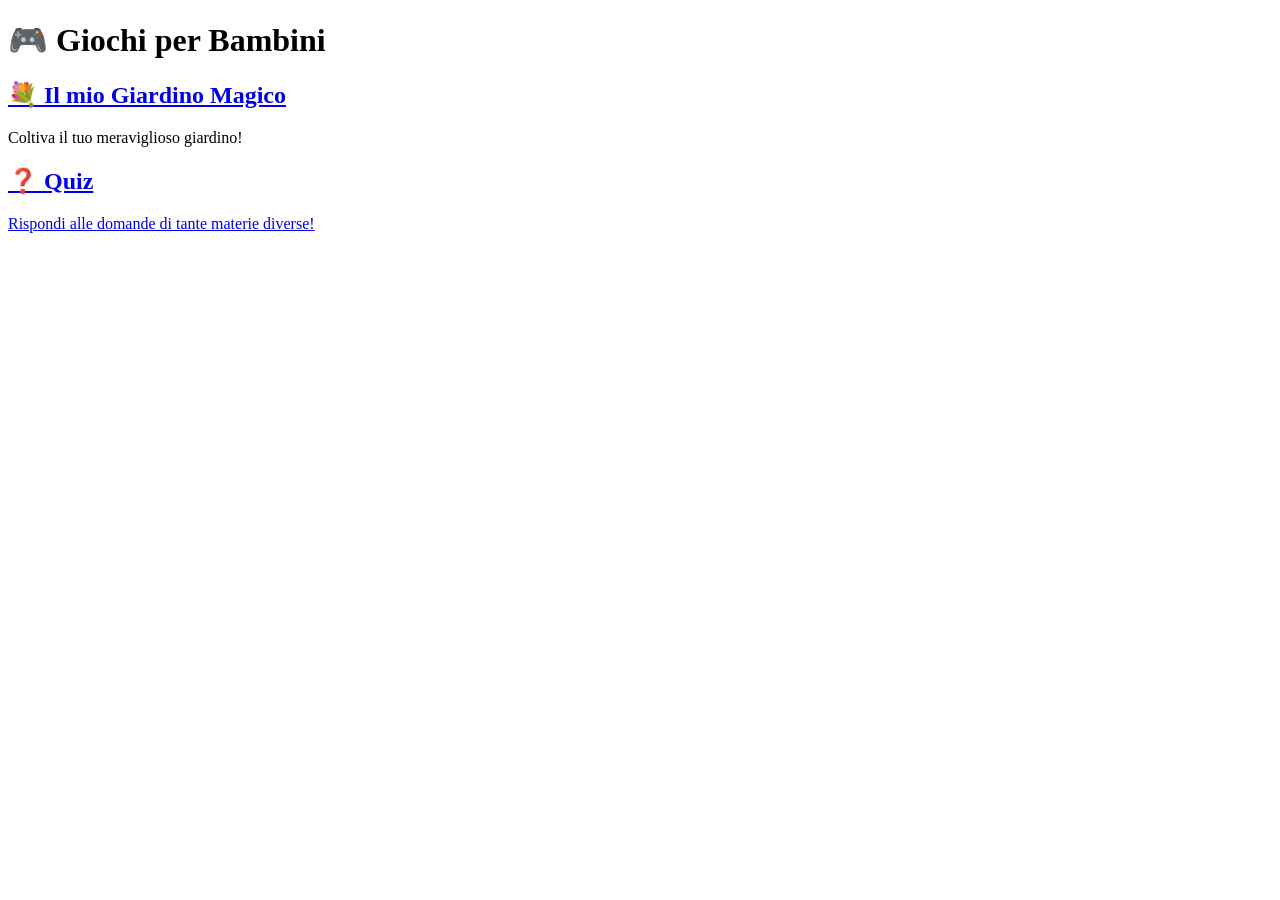
==== index.html @ 4e6adc93 "Update index.html" ====
<!DOCTYPE html>
<html lang="it">
<head>
    <meta charset="UTF-8">
    <title>Giochi per Bambini</title>
    <link rel="stylesheet" href="style.css">
</head>
<body>

<h1>🎮 Giochi per Bambini</h1>

<div class="giochi">

    <a class="card" href="giochi/memory/">
        <h2><a href="il_mio_giardino_magico.html">💐 Il mio Giardino Magico</a></h2>
        <p>Coltiva il tuo meraviglioso giardino!</p>
    </a>

    <a class="card" href="giochi/puzzle/">
        <h2>❓ Quiz</h2>
        <p>Rispondi alle domande di tante materie diverse!</p>
    </a>

    <!--<a class="card" href="giochi/conta/">
        <h2>🔢 Impara a contare</h2>
        <p>Conta insieme agli animali.</p>
    </a>-->

</div>

</body>
</html>
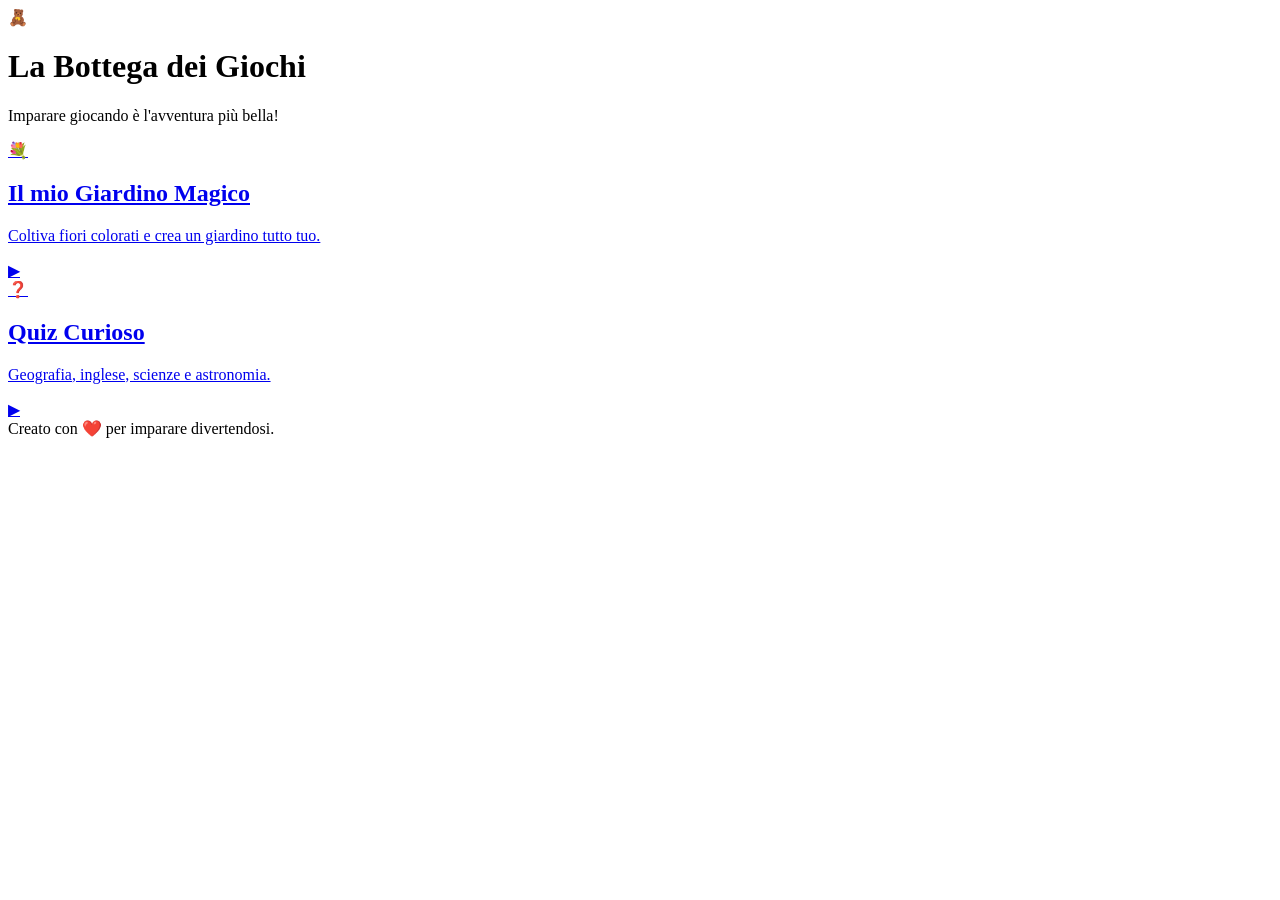
==== commit 0d1a13cb: "Update index.html" ====
--- a/index.html
+++ b/index.html
@@ -1,30 +1,118 @@
 <!DOCTYPE html>
 <html lang="it">
 <head>
-    <meta charset="UTF-8">
-    <title>Giochi per Bambini</title>
-    <link rel="stylesheet" href="style.css">
+
+<meta charset="UTF-8">
+<meta name="viewport" content="width=device-width, initial-scale=1.0">
+
+<title>La Bottega dei Giochi</title>
+
+<link rel="preconnect" href="https://fonts.googleapis.com">
+<link href="https://fonts.googleapis.com/css2?family=Fredoka:wght@500;600;700&family=Nunito:wght@600;700;800&display=swap" rel="stylesheet">
+
+<link rel="stylesheet" href="style.css">
+
 </head>
+
 <body>
 
-<h1>🎮 Giochi per Bambini</h1>
+<div class="stage">
 
-<div class="giochi">
+<header>
 
-    <a class="card" href="giochi/memory/">
-        <h2><a href="il_mio_giardino_magico.html">💐 Il mio Giardino Magico</a></h2>
-        <p>Coltiva il tuo meraviglioso giardino!</p>
-    </a>
+<div class="logo">🧸</div>
 
-    <a class="card" href="giochi/puzzle/">
-        <h2>❓ Quiz</h2>
-        <p>Rispondi alle domande di tante materie diverse!</p>
-    </a>
+<h1>La Bottega dei Giochi</h1>
 
-    <!--<a class="card" href="giochi/conta/">
-        <h2>🔢 Impara a contare</h2>
-        <p>Conta insieme agli animali.</p>
-    </a>-->
+<p class="subtitle">
+Imparare giocando è l'avventura più bella!
+</p>
+
+</header>
+
+<div class="cards">
+
+<a class="card" href="il_mio_giardino_magico.html">
+
+<div class="emoji">
+💐
+</div>
+
+<div class="text">
+
+<h2>Il mio Giardino Magico</h2>
+
+<p>
+Coltiva fiori colorati e crea un giardino tutto tuo.
+</p>
+
+</div>
+
+<div class="play">
+▶
+</div>
+
+</a>
+
+
+<a class="card" href="quiz_educativo.html">
+
+<div class="emoji">
+❓
+</div>
+
+<div class="text">
+
+<h2>Quiz Curioso</h2>
+
+<p>
+Geografia, inglese, scienze e astronomia.
+</p>
+
+</div>
+
+<div class="play">
+▶
+</div>
+
+</a>
+
+<!--
+
+<a class="card" href="memory.html">
+
+<div class="emoji">
+🧠
+</div>
+
+<div class="text">
+
+<h2>Memory</h2>
+
+<p>
+Trova le coppie uguali.
+
+</p>
+
+</div>
+
+<div class="play">
+
+▶
+
+</div>
+
+</a>
+
+-->
+
+</div>
+
+<footer>
+
+Creato con ❤️ per imparare divertendosi.
+
+</footer>
 
 </div>
 
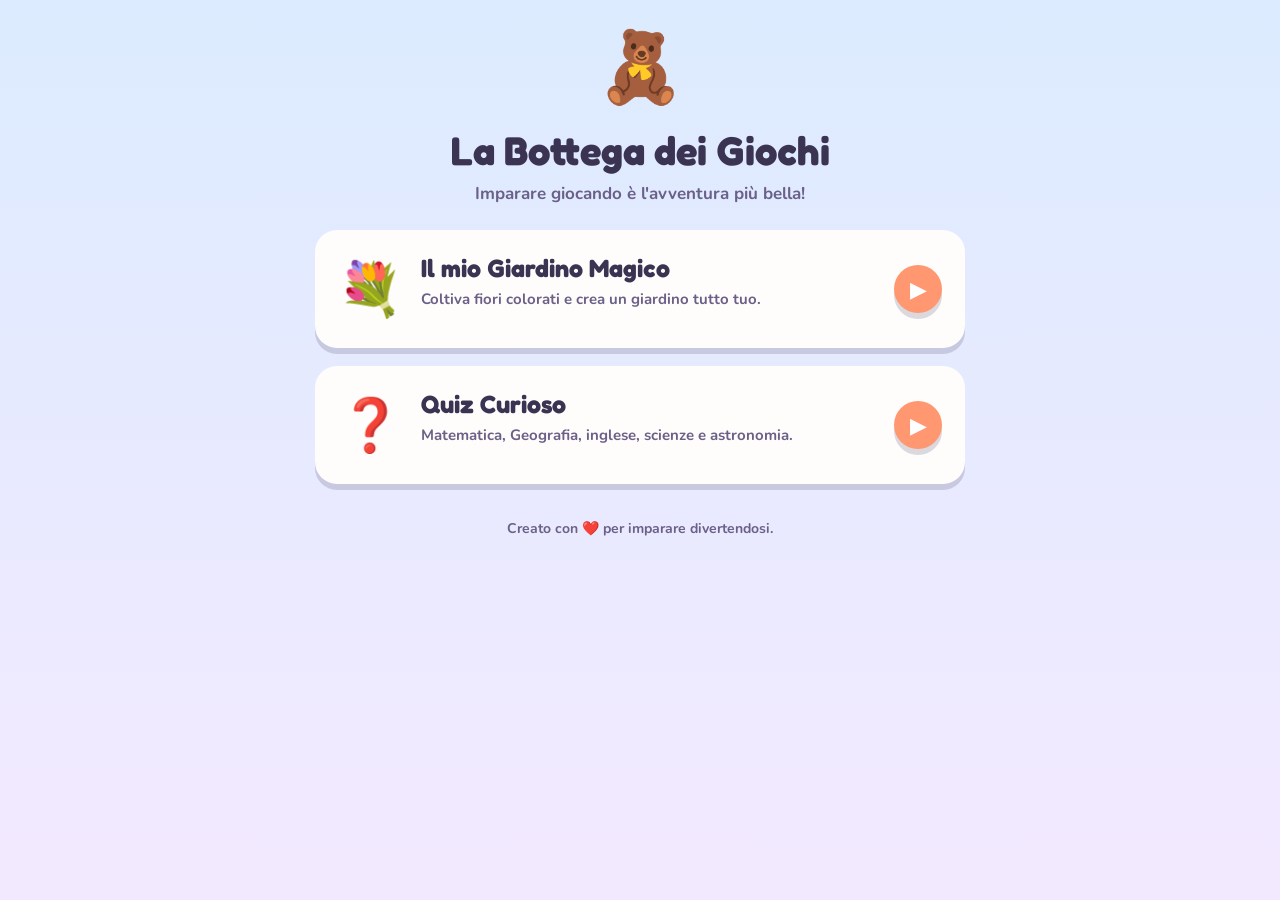
==== commit 3f2f7916: "Update index.html" ====
--- a/index.html
+++ b/index.html
@@ -66,7 +66,7 @@
 <h2>Quiz Curioso</h2>
 
 <p>
-Geografia, inglese, scienze e astronomia.
+Matematica, Geografia, inglese, scienze e astronomia.
 </p>
 
 </div>
--- a/style.css
+++ b/style.css
@@ -0,0 +1,245 @@
+:root{
+
+--sky-top:#DCEBFF;
+--sky-bottom:#F3E9FF;
+
+--card:#FFFDFB;
+
+--ink:#3A3352;
+
+--purple:#8C6FD1;
+--purple-dark:#6E51B5;
+
+--teal:#4FBFAE;
+
+--coral:#FF9770;
+
+--shadow:0 6px 0 rgba(58,51,82,.18);
+
+}
+
+*{
+box-sizing:border-box;
+}
+
+body{
+
+margin:0;
+
+font-family:'Nunito',sans-serif;
+
+background:linear-gradient(
+180deg,
+var(--sky-top),
+var(--sky-bottom));
+
+min-height:100vh;
+
+display:flex;
+
+justify-content:center;
+
+padding:20px;
+
+color:var(--ink);
+
+}
+
+.stage{
+
+width:100%;
+max-width:650px;
+
+}
+
+header{
+
+text-align:center;
+
+margin-bottom:25px;
+
+}
+
+.logo{
+
+font-size:70px;
+
+margin-bottom:10px;
+
+}
+
+h1{
+
+font-family:'Fredoka',sans-serif;
+
+font-size:40px;
+
+margin:0;
+
+}
+
+.subtitle{
+
+margin-top:8px;
+
+font-size:17px;
+
+font-weight:700;
+
+color:#6b6088;
+
+}
+
+.cards{
+
+display:flex;
+
+flex-direction:column;
+
+gap:18px;
+
+}
+
+.card{
+
+display:flex;
+
+align-items:center;
+
+gap:18px;
+
+text-decoration:none;
+
+background:var(--card);
+
+border-radius:22px;
+
+padding:20px;
+
+box-shadow:var(--shadow);
+
+transition:.15s;
+
+border:3px solid transparent;
+
+color:inherit;
+
+}
+
+.card:hover{
+
+transform:translateY(-3px);
+
+border-color:var(--purple);
+
+}
+
+.card:active{
+
+transform:scale(.98);
+
+}
+
+.emoji{
+
+font-size:52px;
+
+}
+
+.text{
+
+flex:1;
+
+}
+
+.text h2{
+
+margin:0;
+
+font-family:'Fredoka';
+
+font-size:25px;
+
+}
+
+.text p{
+
+margin-top:6px;
+
+font-size:15px;
+
+font-weight:700;
+
+color:#6b6088;
+
+line-height:1.4;
+
+}
+
+.play{
+
+width:48px;
+
+height:48px;
+
+border-radius:50%;
+
+background:var(--coral);
+
+display:flex;
+
+justify-content:center;
+
+align-items:center;
+
+color:white;
+
+font-size:22px;
+
+font-family:'Fredoka';
+
+box-shadow:var(--shadow);
+
+}
+
+footer{
+
+margin-top:35px;
+
+text-align:center;
+
+font-size:14px;
+
+font-weight:700;
+
+color:#6b6088;
+
+}
+
+@media (max-width:600px){
+
+.logo{
+
+font-size:55px;
+
+}
+
+h1{
+
+font-size:32px;
+
+}
+
+.text h2{
+
+font-size:22px;
+
+}
+
+.emoji{
+
+font-size:42px;
+
+}
+
+}
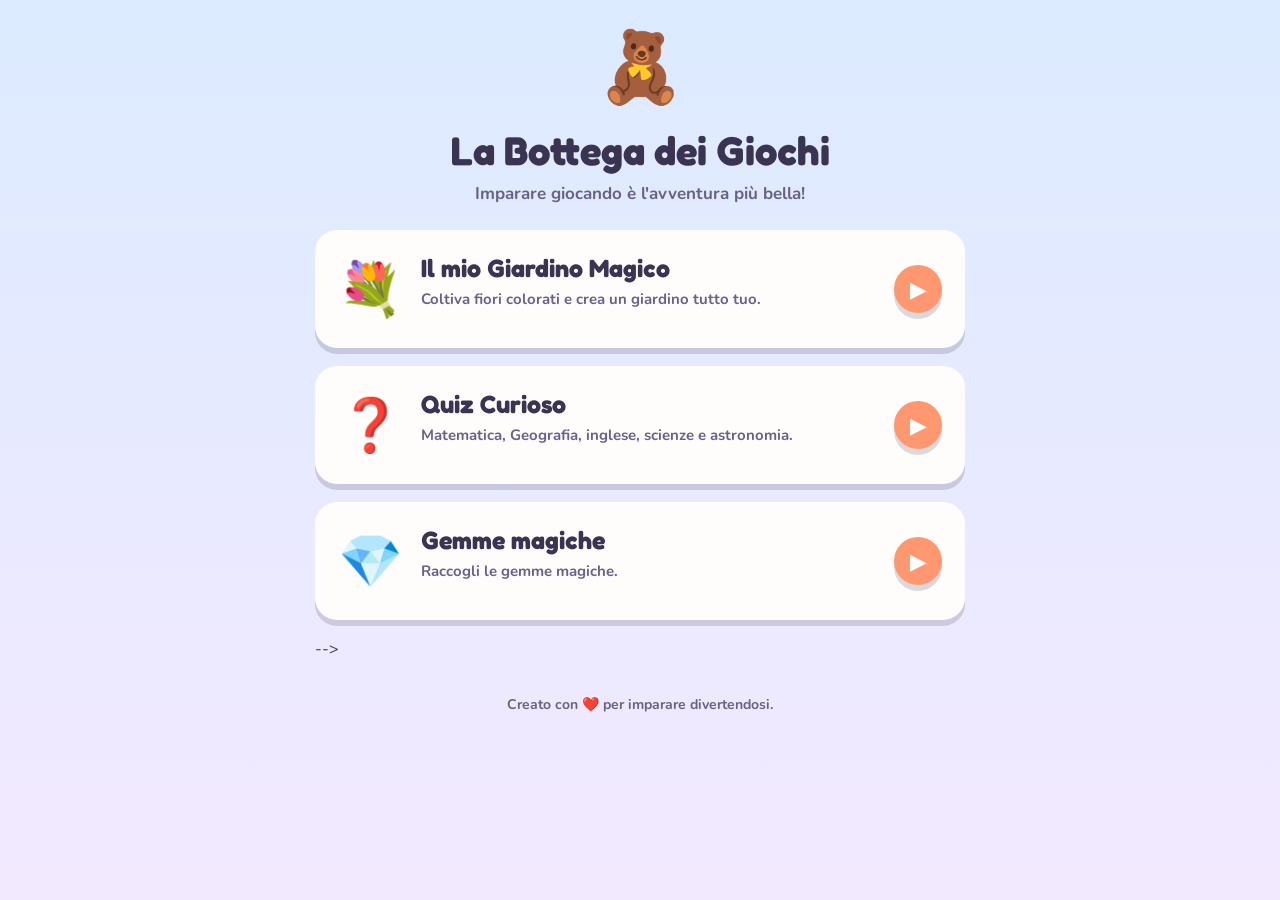
==== commit a161ecb0: "Update index.html" ====
--- a/index.html
+++ b/index.html
@@ -77,20 +77,20 @@
 
 </a>
 
-<!--
 
-<a class="card" href="memory.html">
+
+<a class="card" href="cerca_gemme.html">
 
 <div class="emoji">
-🧠
+💎
 </div>
 
 <div class="text">
 
-<h2>Memory</h2>
+<h2>Gemme magiche</h2>
 
 <p>
-Trova le coppie uguali.
+Raccogli le gemme magiche.
 
 </p>
 
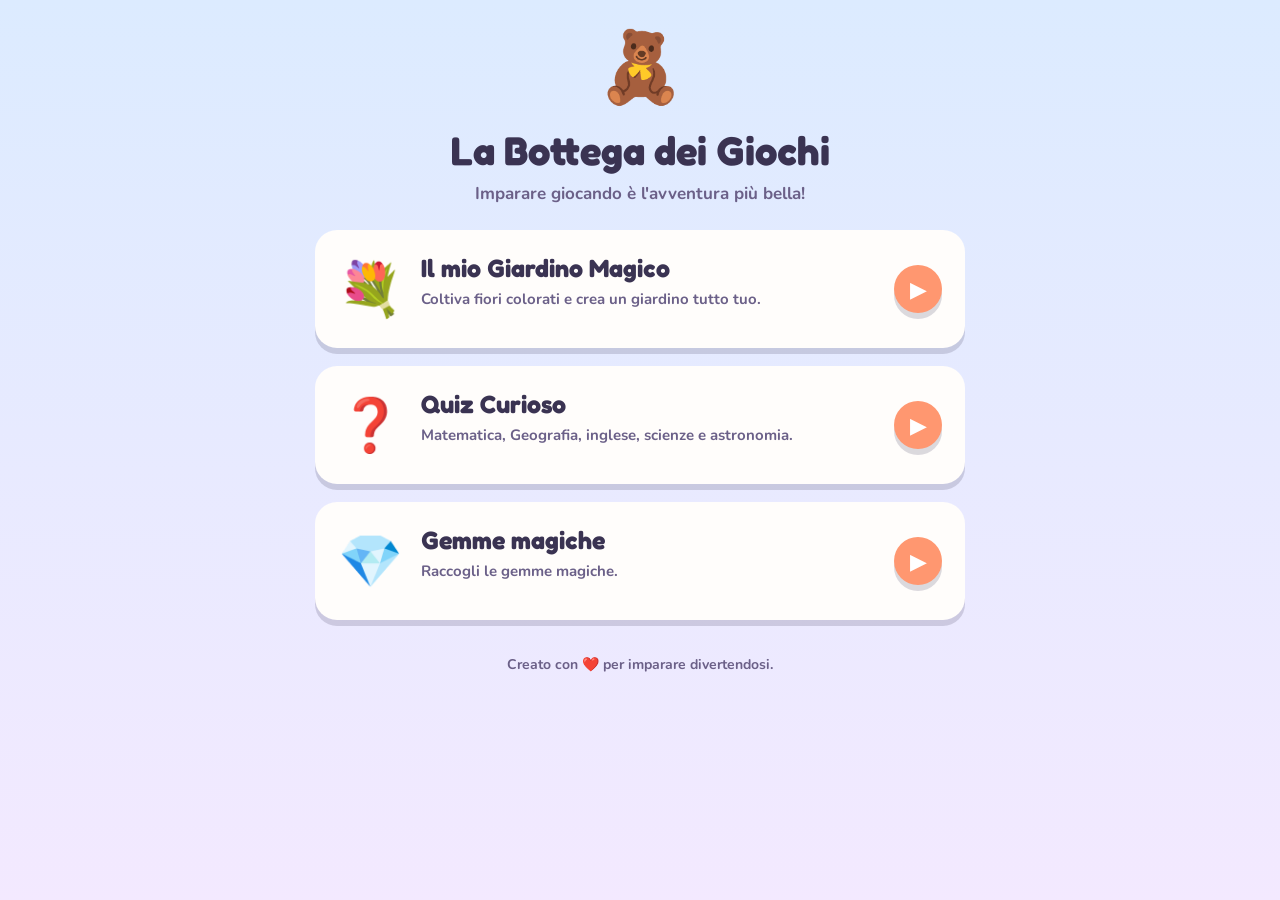
==== commit 61cc5ac0: "Update index.html" ====
--- a/index.html
+++ b/index.html
@@ -104,7 +104,6 @@
 
 </a>
 
--->
 
 </div>
 
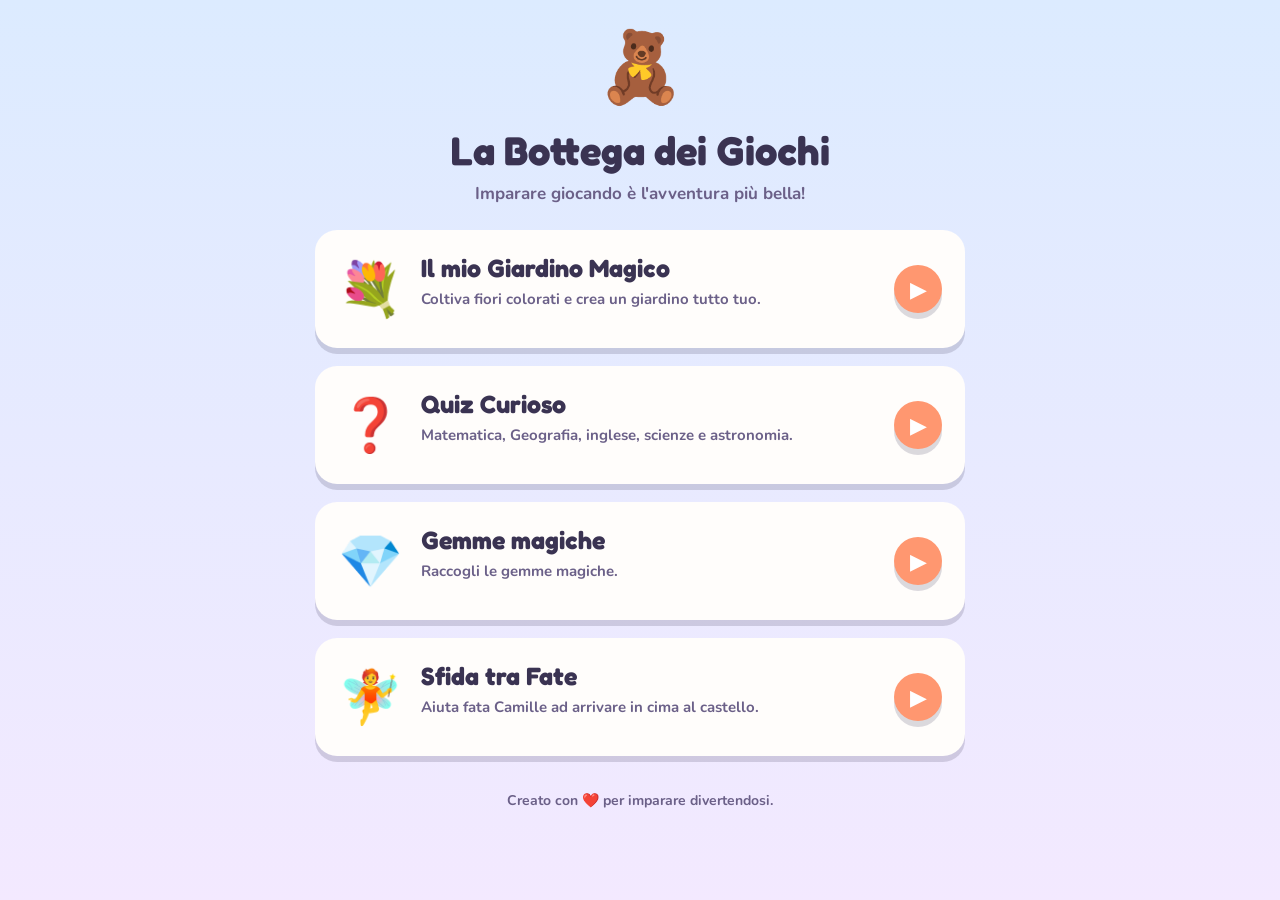
==== commit 43340ec6: "Add new card for 'Sfida tra Fate' game" ====
--- a/index.html
+++ b/index.html
@@ -104,6 +104,32 @@
 
 </a>
 
+<!-- nuovo inserimento --!>
+<a class="card" href="sfida_tra_fate.html">
+
+<div class="emoji">
+🧚
+</div>
+
+<div class="text">
+
+<h2>Sfida tra Fate</h2>
+
+<p>
+Aiuta fata Camille ad arrivare in cima al castello.
+
+</p>
+
+</div>
+
+<div class="play">
+
+▶
+
+</div>
+
+</a>
+<!-- fine inserimento --!>
 
 </div>
 
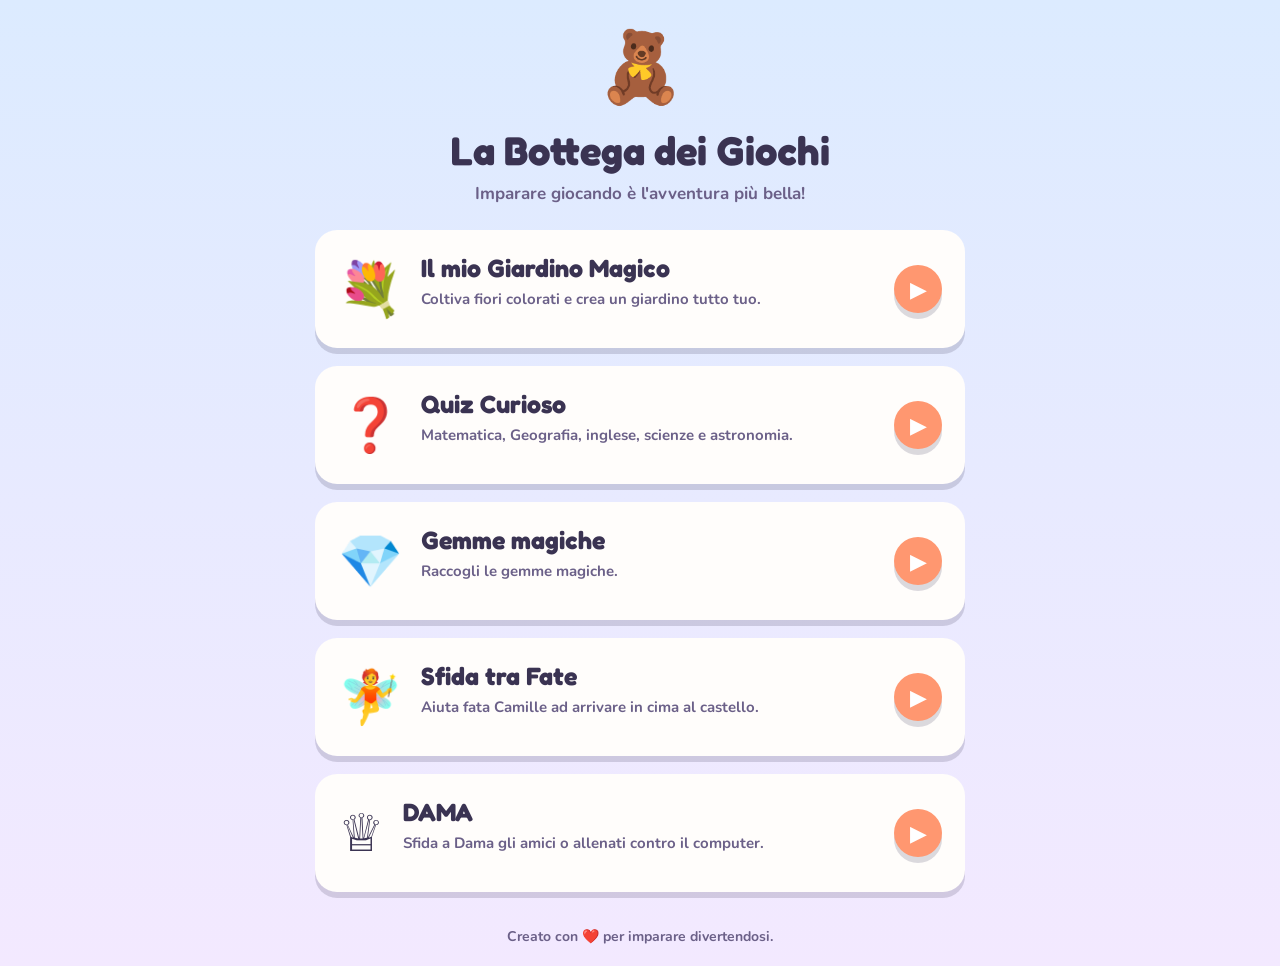
==== commit 8e93ddb6: "Insert DAMA game card in index.html Added a new card for the game 'DAMA' with description and play b" ====
--- a/index.html
+++ b/index.html
@@ -105,7 +105,7 @@
 </a>
 
 <!-- nuovo inserimento --!>
-<a class="card" href="sfida_tra_fate.html">
+<a class="card" href="Sfida_tra_fate.html">
 
 <div class="emoji">
 🧚
@@ -131,6 +131,33 @@
 </a>
 <!-- fine inserimento --!>
 
+<!-- nuovo inserimento --!>
+<a class="card" href="dama_italiana.html">
+
+<div class="emoji">
+♕
+</div>
+
+<div class="text">
+
+<h2>DAMA</h2>
+
+<p>
+Sfida a Dama gli amici o allenati contro il computer.
+
+</p>
+
+</div>
+
+<div class="play">
+
+▶
+
+</div>
+
+</a>
+<!-- fine inserimento --!>
+  
 </div>
 
 <footer>
